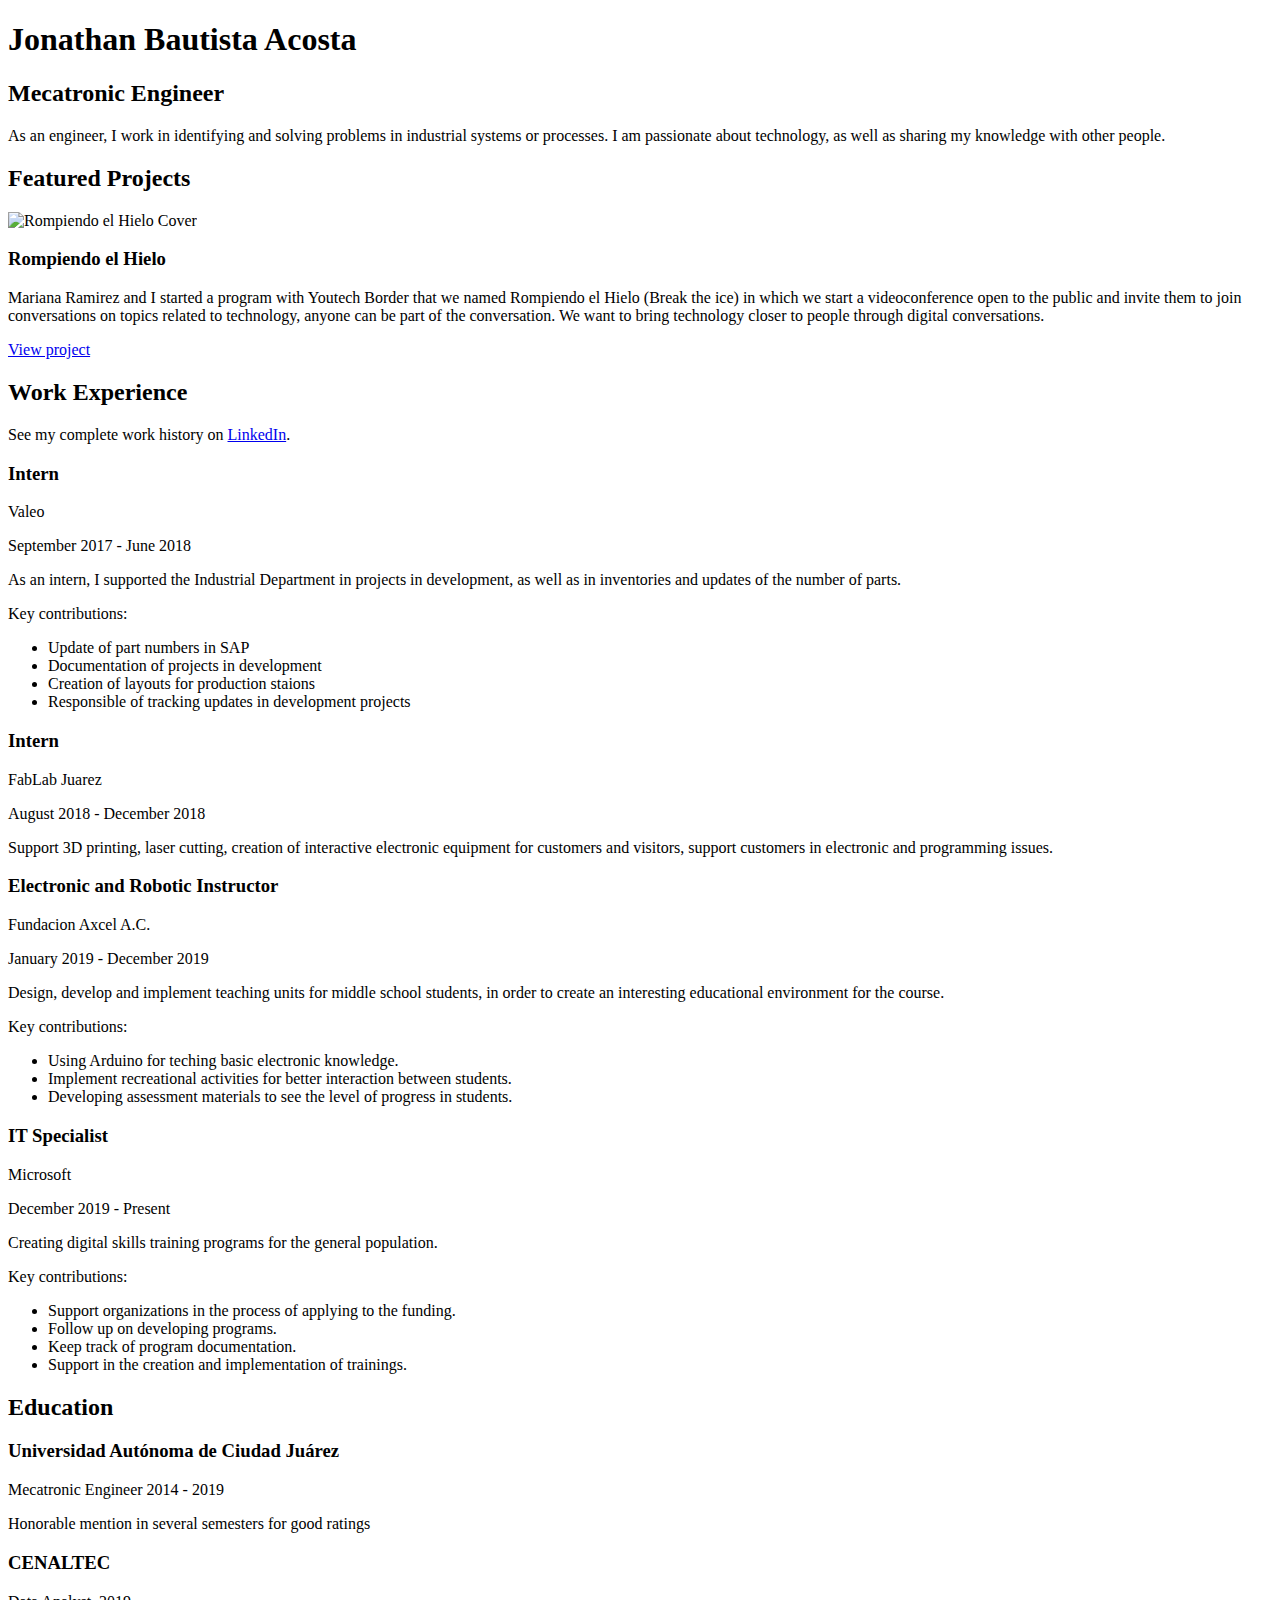
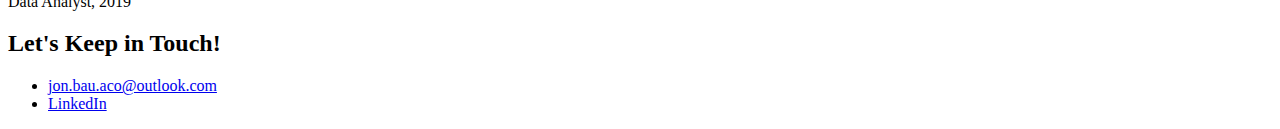
==== index.html @ 9e42553c "Portfolio index" ====
<!DOCTYPE html>
<html lang="en">
  <head>
    <meta charset="UTF-8">
    <meta name="viewport" content="width=device-width, initial-scale=1.0">
    <title>JBA Portfolio</title>
    <link href="https://fonts.googleapis.com/css2?family=Lato&family=Roboto&display=swap" rel="stylesheet">
    <link rel="stylesheet" href="css/styles.css">
  </head>
  <body>
    <main>
      <!-- ***********************  ABOUT / PROFILE  *********************** -->
      <header>
        <div class="content-wrap">
          <h1>Jonathan Bautista Acosta</h1>
          <h2>Mecatronic Engineer</h2>

          <p>As an engineer, I work in identifying and solving problems in industrial systems or processes. 
          I am passionate about technology, as well as sharing my knowledge with other people.</p>
        </div>
      </header>

      <!-- ********************  PROJECTS / PORTFOLIO  ********************* -->
      <section class="projects">
        <div class="content-wrap">
          <h2>Featured Projects</h2>
      
        <!-- Copy the whole <section> block to add more projects. -->
          <section class="project-item">
            <img src="images/rompiendo-el-hielo.jfif" alt="Rompiendo el Hielo Cover">
            <h3>Rompiendo el Hielo</h3>
            <p>Mariana Ramirez and I started a program with Youtech Border that we named 
              Rompiendo el Hielo (Break the ice) in which we start a videoconference open to the public and invite them to 
              join conversations on topics related to technology, anyone can be part of the conversation. We want to bring 
              technology closer to people through digital conversations.</p>
            <a class="btn" href="https://www.facebook.com/youtechborder" target="_blank">View project</a>
          </section>
        <!-- End of Project block. -->
        </div>
      </section>

      <!-- ***********************  WORK EXPERIENCE  *********************** -->
      <section class="work">
        <div class="content-wrap">
          <h2>Work Experience</h2>
          <p>See my complete work history on
            <a href=https://www.linkedin.com/in/jonathan-bautista-acosta/>LinkedIn</a>.
          </p>

          <!-- Copy this whole <section> block to add more jobs. -->
          <section>
            <h3>Intern</h3>
            <p>Valeo</p>
            <p>September 2017 - June 2018</p>
            <p>As an intern, I supported the Industrial Department in projects in development, 
            as well as in inventories and updates of the number of parts.</p>
            <p>Key contributions:</p>
            <ul>
              <li>Update of part numbers in SAP</li>
              <li>Documentation of projects in development</li>
              <li>Creation of layouts for production staions</li>
              <li>Responsible of tracking updates in development projects</li>
            </ul>
          </section>
          <section>
            <h3>Intern</h3>
            <p>FabLab Juarez</p>
            <p>August 2018 - December 2018</p>
            <p>Support 3D printing, laser cutting, creation of interactive electronic 
              equipment for customers and visitors, support customers in electronic and programming issues.</p>
          </section>
          <section>
            <h3>Electronic and Robotic Instructor</h3>
            <p>Fundacion Axcel A.C.</p>
            <p>January 2019 - December 2019</p>
            <p>Design, develop and implement teaching units for middle school students, in order to create an interesting
              educational environment for the course.</p>
            <p>Key contributions:</p>  
            <ul>
              <li>Using Arduino for teching basic electronic knowledge.</li>
              <li>Implement recreational activities for better interaction between students.</li>
              <li>Developing assessment materials to see the level of progress in students.</li>
              </ul>
          </section>
          <section>
            <h3>IT Specialist</h3>
            <p>Microsoft</p>
            <p>December 2019 - Present</p>
            <p>Creating digital skills training programs for the general population.</p>
            <p>Key contributions:</p>
            <ul>
              <li>Support organizations in the process of applying to the funding.</li>
              <li>Follow up on developing programs.</li>
              <li>Keep track of program documentation.</li>
              <li>Support in the creation and implementation of trainings.</li>
            </ul>
          </section>
          <!-- End of Job block. -->
        </div>  
      </section>

      <!-- ******************  EDUCATION & CERTIFICATIONS ****************** -->
      <section class="education">
        <div class="content-wrap">
          <h2>Education</h2>

          <!-- Copy this whole <section> block to add more schools. -->
          <section>
            <h3>Universidad Autónoma de Ciudad Juárez</h3>
            <p>Mecatronic Engineer 2014 - 2019</p>
            <p>Honorable mention in several semesters for good ratings</p>
          </section>
          <section>
            <h3>CENALTEC</h3>
            <p>Data Analyst, 2019</p>
          </section>
        <!-- End of School block. -->
        </div>
      </section>

      <!-- *****************  CONTACT INFO / SOCIAL MEDIA  ***************** -->
      <footer>
        <div class="content-wrap">
          <h2>Let's Keep in Touch!</h2>

          <!-- Social media and contact links. Add or remove any networks. -->
          <ul>
            <li><a href="mailto:jon.bau.aco@outlook.com">jon.bau.aco@outlook.com</a></li>
            <li><a href="https://www.linkedin.com/in/jonathan-bautista-acosta/" target="_blank">LinkedIn</a></li>
          </ul>
        </div>  
      </footer>
    </main>
  </body>
</html>
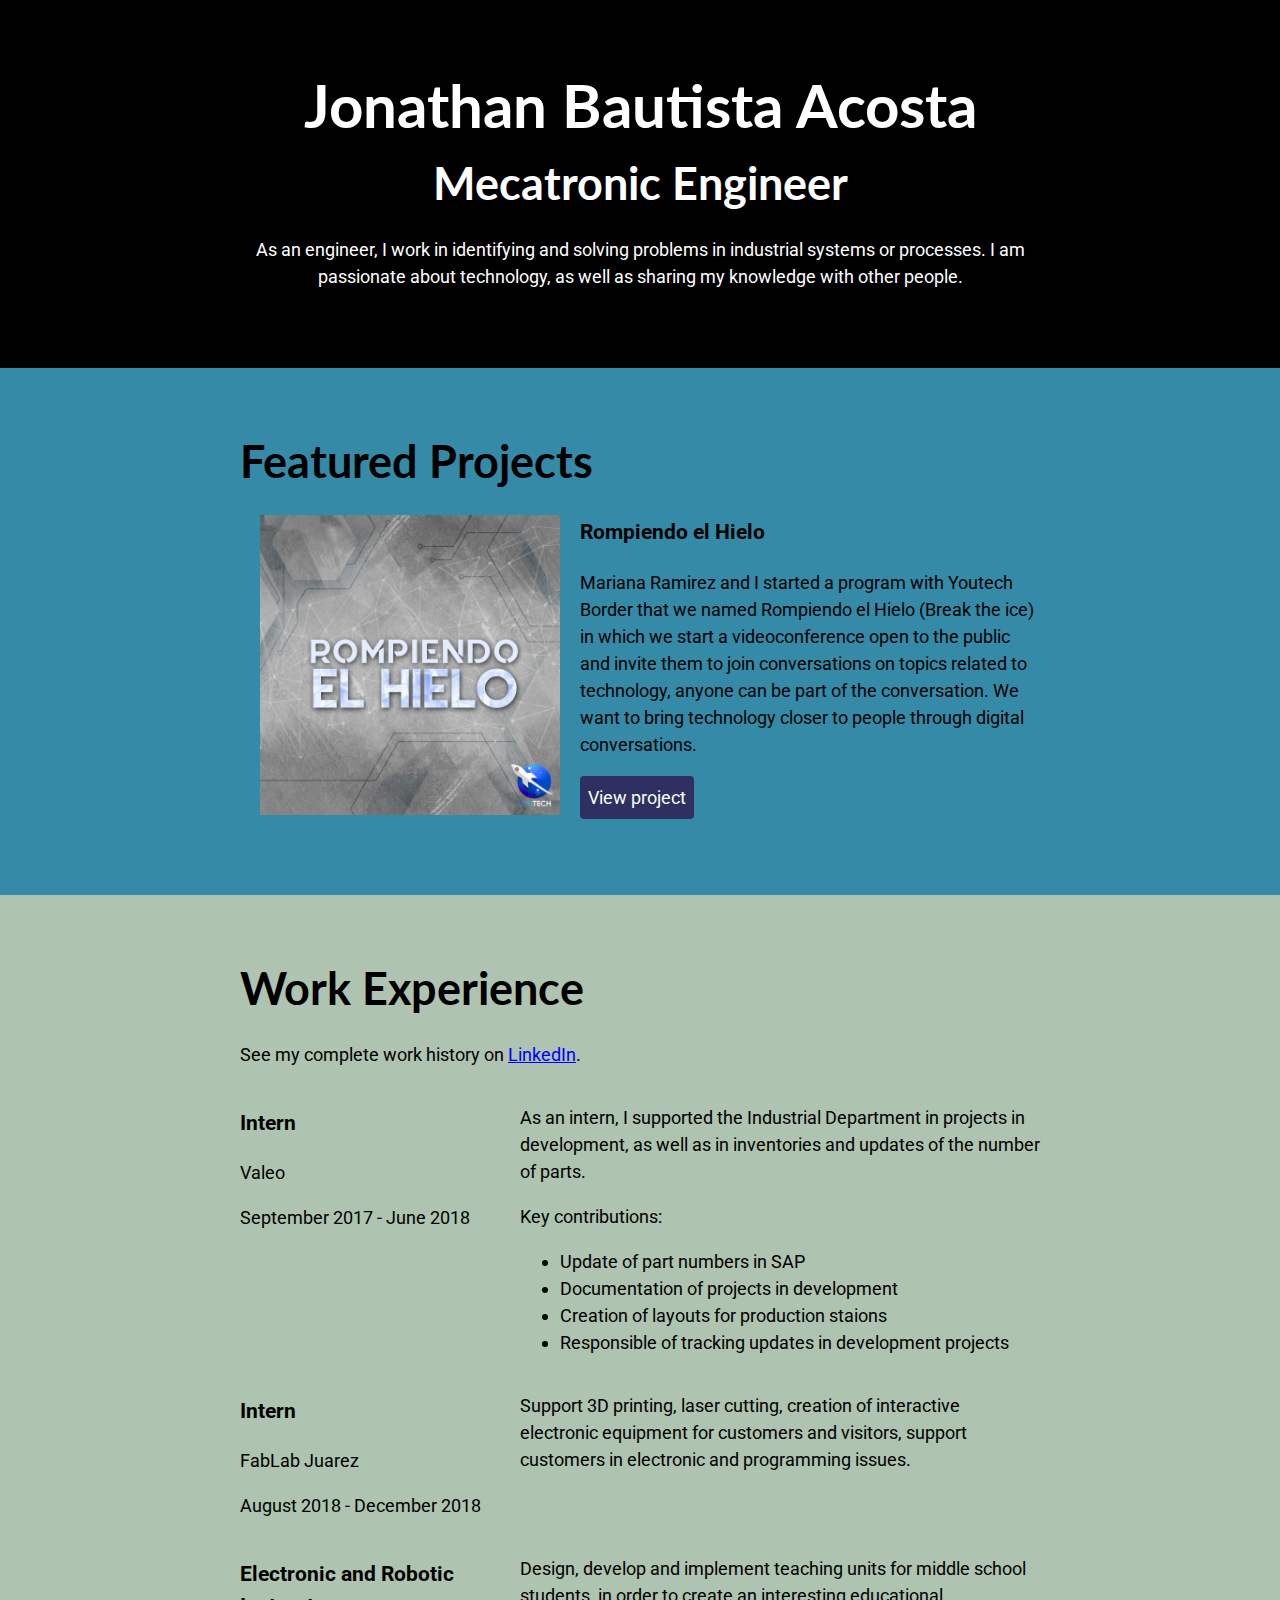
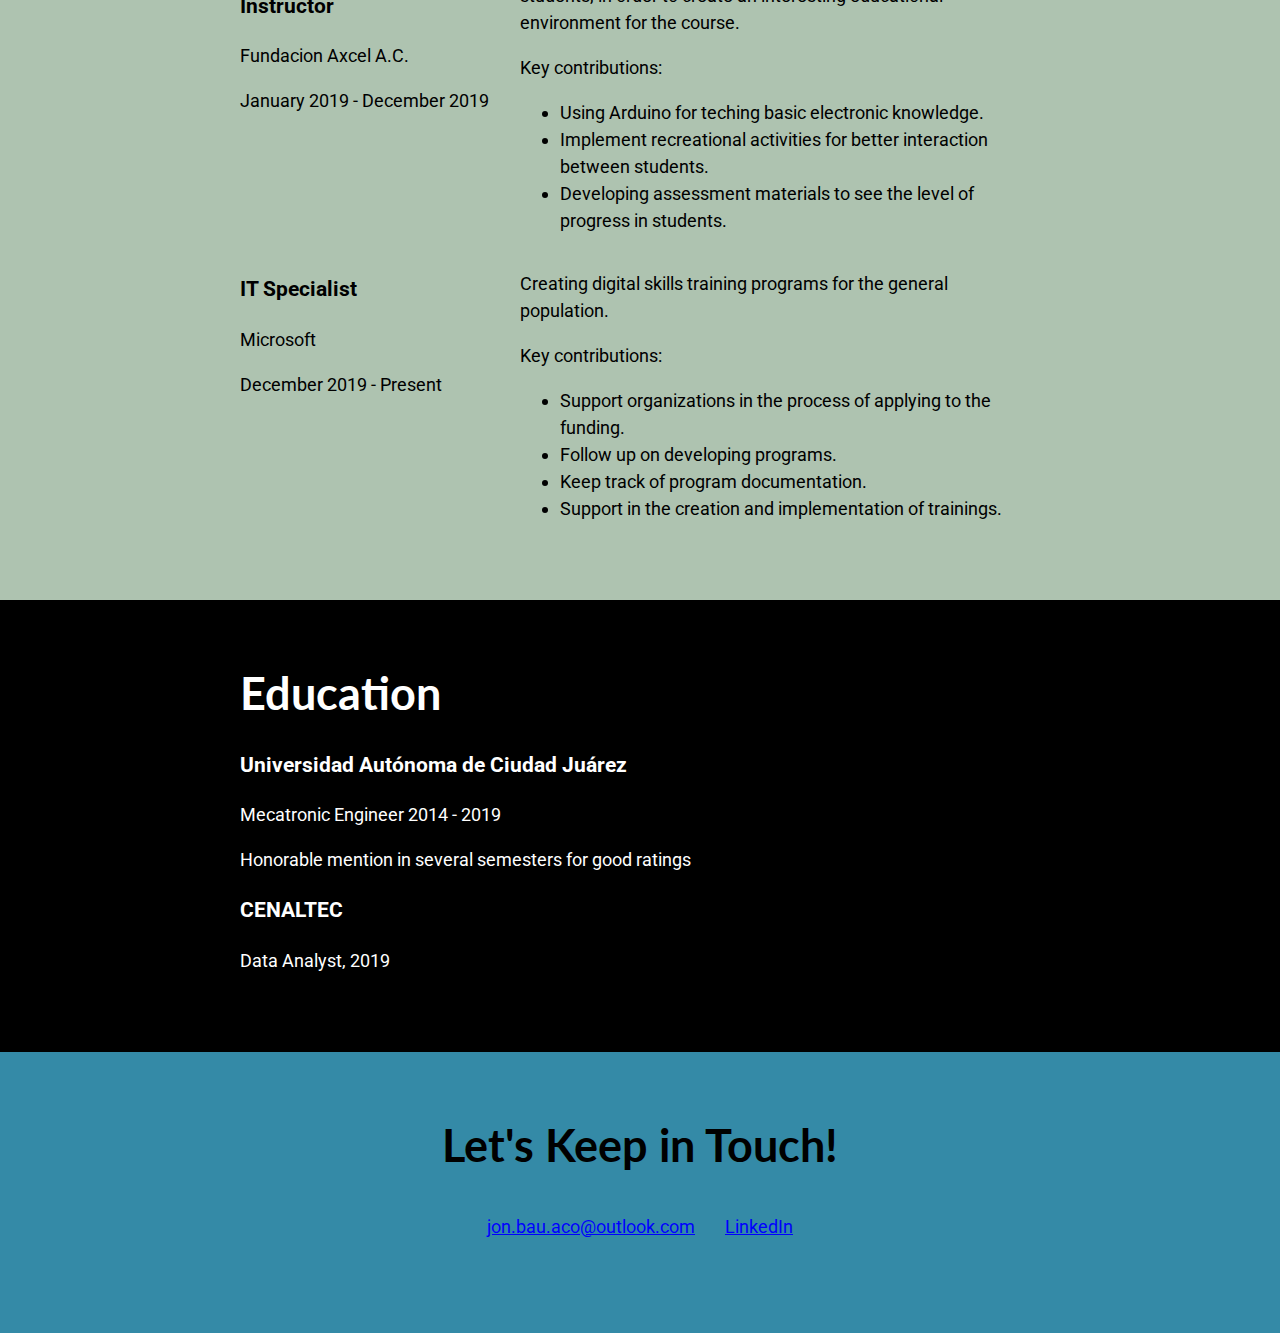
==== commit b1dfd049: "Add files via upload" ====
--- a/index.html
+++ b/index.html
@@ -48,52 +48,74 @@
           </p>
 
           <!-- Copy this whole <section> block to add more jobs. -->
-          <section>
-            <h3>Intern</h3>
-            <p>Valeo</p>
-            <p>September 2017 - June 2018</p>
-            <p>As an intern, I supported the Industrial Department in projects in development, 
-            as well as in inventories and updates of the number of parts.</p>
-            <p>Key contributions:</p>
-            <ul>
-              <li>Update of part numbers in SAP</li>
-              <li>Documentation of projects in development</li>
-              <li>Creation of layouts for production staions</li>
-              <li>Responsible of tracking updates in development projects</li>
-            </ul>
+          <!-- Job 1 -->  
+          <section class="job-item">
+            <div class="job-details">
+              <h3>Intern</h3>
+              <p>Valeo</p>
+              <p>September 2017 - June 2018</p>
+            </div>
+            <div class="job-summary">
+              <p>As an intern, I supported the Industrial Department in projects in development, 
+                as well as in inventories and updates of the number of parts.</p>
+                <p>Key contributions:</p>
+                <ul>
+                  <li>Update of part numbers in SAP</li>
+                  <li>Documentation of projects in development</li>
+                  <li>Creation of layouts for production staions</li>
+                  <li>Responsible of tracking updates in development projects</li>
+                </ul>
+            </div>
+           </section>
+
+          <!-- Job 2 --> 
+          <section class="job-item">
+            <div class="job-details">
+              <h3>Intern</h3>
+              <p>FabLab Juarez</p>
+              <p>August 2018 - December 2018</p>
+            </div>
+            <div class="job-summary">
+              <p>Support 3D printing, laser cutting, creation of interactive electronic 
+                equipment for customers and visitors, support customers in electronic and programming issues.</p>
+            </div>
           </section>
-          <section>
-            <h3>Intern</h3>
-            <p>FabLab Juarez</p>
-            <p>August 2018 - December 2018</p>
-            <p>Support 3D printing, laser cutting, creation of interactive electronic 
-              equipment for customers and visitors, support customers in electronic and programming issues.</p>
+
+          <!-- Job 3 -->
+          <section class="job-item">
+            <div class="job-details">
+              <h3>Electronic and Robotic Instructor</h3>
+              <p>Fundacion Axcel A.C.</p>
+              <p>January 2019 - December 2019</p>
+            </div>
+            <div class="job-summary">
+              <p>Design, develop and implement teaching units for middle school students, in order to create an interesting
+                educational environment for the course.</p>
+              <p>Key contributions:</p>  
+              <ul>
+                <li>Using Arduino for teching basic electronic knowledge.</li>
+                <li>Implement recreational activities for better interaction between students.</li>
+                <li>Developing assessment materials to see the level of progress in students.</li>
+                </ul>
+            </div>
           </section>
-          <section>
-            <h3>Electronic and Robotic Instructor</h3>
-            <p>Fundacion Axcel A.C.</p>
-            <p>January 2019 - December 2019</p>
-            <p>Design, develop and implement teaching units for middle school students, in order to create an interesting
-              educational environment for the course.</p>
-            <p>Key contributions:</p>  
-            <ul>
-              <li>Using Arduino for teching basic electronic knowledge.</li>
-              <li>Implement recreational activities for better interaction between students.</li>
-              <li>Developing assessment materials to see the level of progress in students.</li>
+          <!-- Job 4 -->
+          <section class="job-item">
+            <div class="job-details">
+              <h3>IT Specialist</h3>
+              <p>Microsoft</p>
+              <p>December 2019 - Present</p>
+            </div>
+            <div class="job-summary">
+              <p>Creating digital skills training programs for the general population.</p>
+              <p>Key contributions:</p>
+              <ul>
+                <li>Support organizations in the process of applying to the funding.</li>
+                <li>Follow up on developing programs.</li>
+                <li>Keep track of program documentation.</li>
+                <li>Support in the creation and implementation of trainings.</li>
               </ul>
-          </section>
-          <section>
-            <h3>IT Specialist</h3>
-            <p>Microsoft</p>
-            <p>December 2019 - Present</p>
-            <p>Creating digital skills training programs for the general population.</p>
-            <p>Key contributions:</p>
-            <ul>
-              <li>Support organizations in the process of applying to the funding.</li>
-              <li>Follow up on developing programs.</li>
-              <li>Keep track of program documentation.</li>
-              <li>Support in the creation and implementation of trainings.</li>
-            </ul>
+            </div>
           </section>
           <!-- End of Job block. -->
         </div>  
@@ -124,7 +146,7 @@
           <h2>Let's Keep in Touch!</h2>
 
           <!-- Social media and contact links. Add or remove any networks. -->
-          <ul>
+          <ul class="contact-list">
             <li><a href="mailto:jon.bau.aco@outlook.com">jon.bau.aco@outlook.com</a></li>
             <li><a href="https://www.linkedin.com/in/jonathan-bautista-acosta/" target="_blank">LinkedIn</a></li>
           </ul>
--- a/css/styles.css
+++ b/css/styles.css
@@ -0,0 +1,121 @@
+/* CSS HEX 
+--international-orange-aerospace: #fe5d26ff;
+--burgundy: #880d1eff;
+--black: #000000ff;
+--lapis-lazuli: #255c99ff;
+--cadet: #5d737eff;
+*/
+
+/* Global styles
+-------------------------------*/
+html {
+    box-sizing: border-box;
+  }
+  *, *:before, *:after {
+    box-sizing: inherit;
+  } 
+body{
+    color: #000000ff;
+    margin: 0;
+    padding: 0;
+    font-family: 'Roboto', sans-serif;
+    font-size: 18px;
+    line-height: 1.5;
+}
+img{
+    width: 300px;
+}
+a {
+    color: blue;
+}
+a:hover {
+    text-decoration: none;
+}
+h1 {
+    font-size: 60px;
+}
+h2 {
+margin: 0;
+font-size: 45px;
+}
+h1, h2 {
+    font-family: 'Lato', sans-serif;
+    margin: 0;
+}
+.content-wrap{
+    width: 800px;
+    margin: 0 auto;
+    padding: 60px 0;
+}
+/* Profile
+-------------------------------*/
+header{
+    background: black;
+    color: white;
+    text-align: center;
+}
+
+/* Projects
+-------------------------------*/
+.projects {
+    background: #348AA7;
+
+}
+.projects a { 
+    color: #fe5d26ff;
+
+}
+.projects .btn { 
+    color: #f7fff7;
+    background: #2f3061;
+    text-decoration: none;
+    padding: 8px;
+    border-radius: 4px;
+    display: inline-block;
+}
+.projects .btn:hover {
+    background: rgba(47,48,97,80%);
+}
+.project-item {
+    overflow: hidden;
+    /* border-bottom: 1px dashed #000000ff; */
+}
+.project-item img {
+    float: left;
+    margin: 20px;
+}
+/* Work Experince
+-------------------------------*/
+.work {
+    background: #AEC3B0;
+}
+.job-item {
+    display: grid;
+    grid-template-columns: 1fr 2fr;
+    column-gap: 20px;
+}
+
+
+/* Education
+-------------------------------*/
+.education{
+    background: black;
+    color: white;
+}
+
+/* Contact
+-------------------------------*/
+footer {
+    background: #348AA7;
+    text-align: center;
+}
+.contact-list {
+    list-style-type: none;
+    padding: 0;
+    display: flex;
+    justify-content: center;
+}
+.contact-list a {
+    padding: 15px;
+    display: inline-block;
+}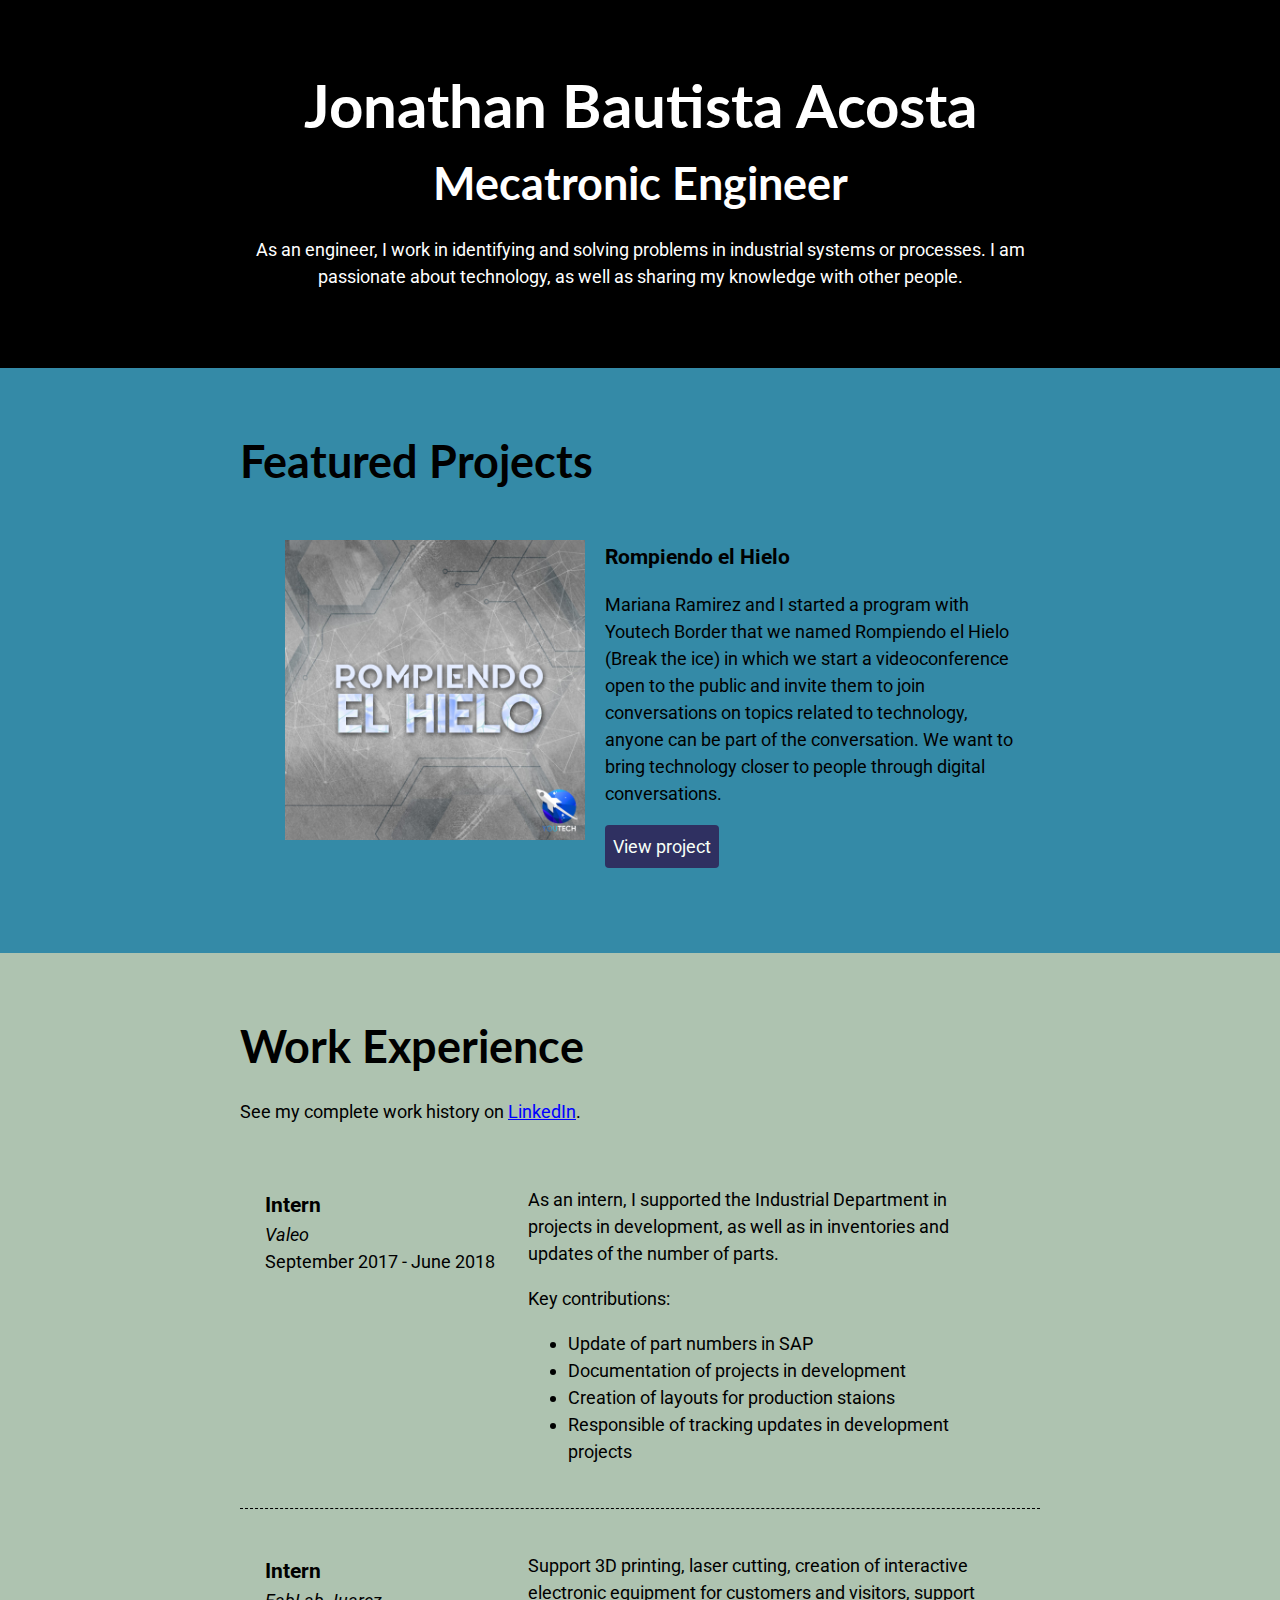
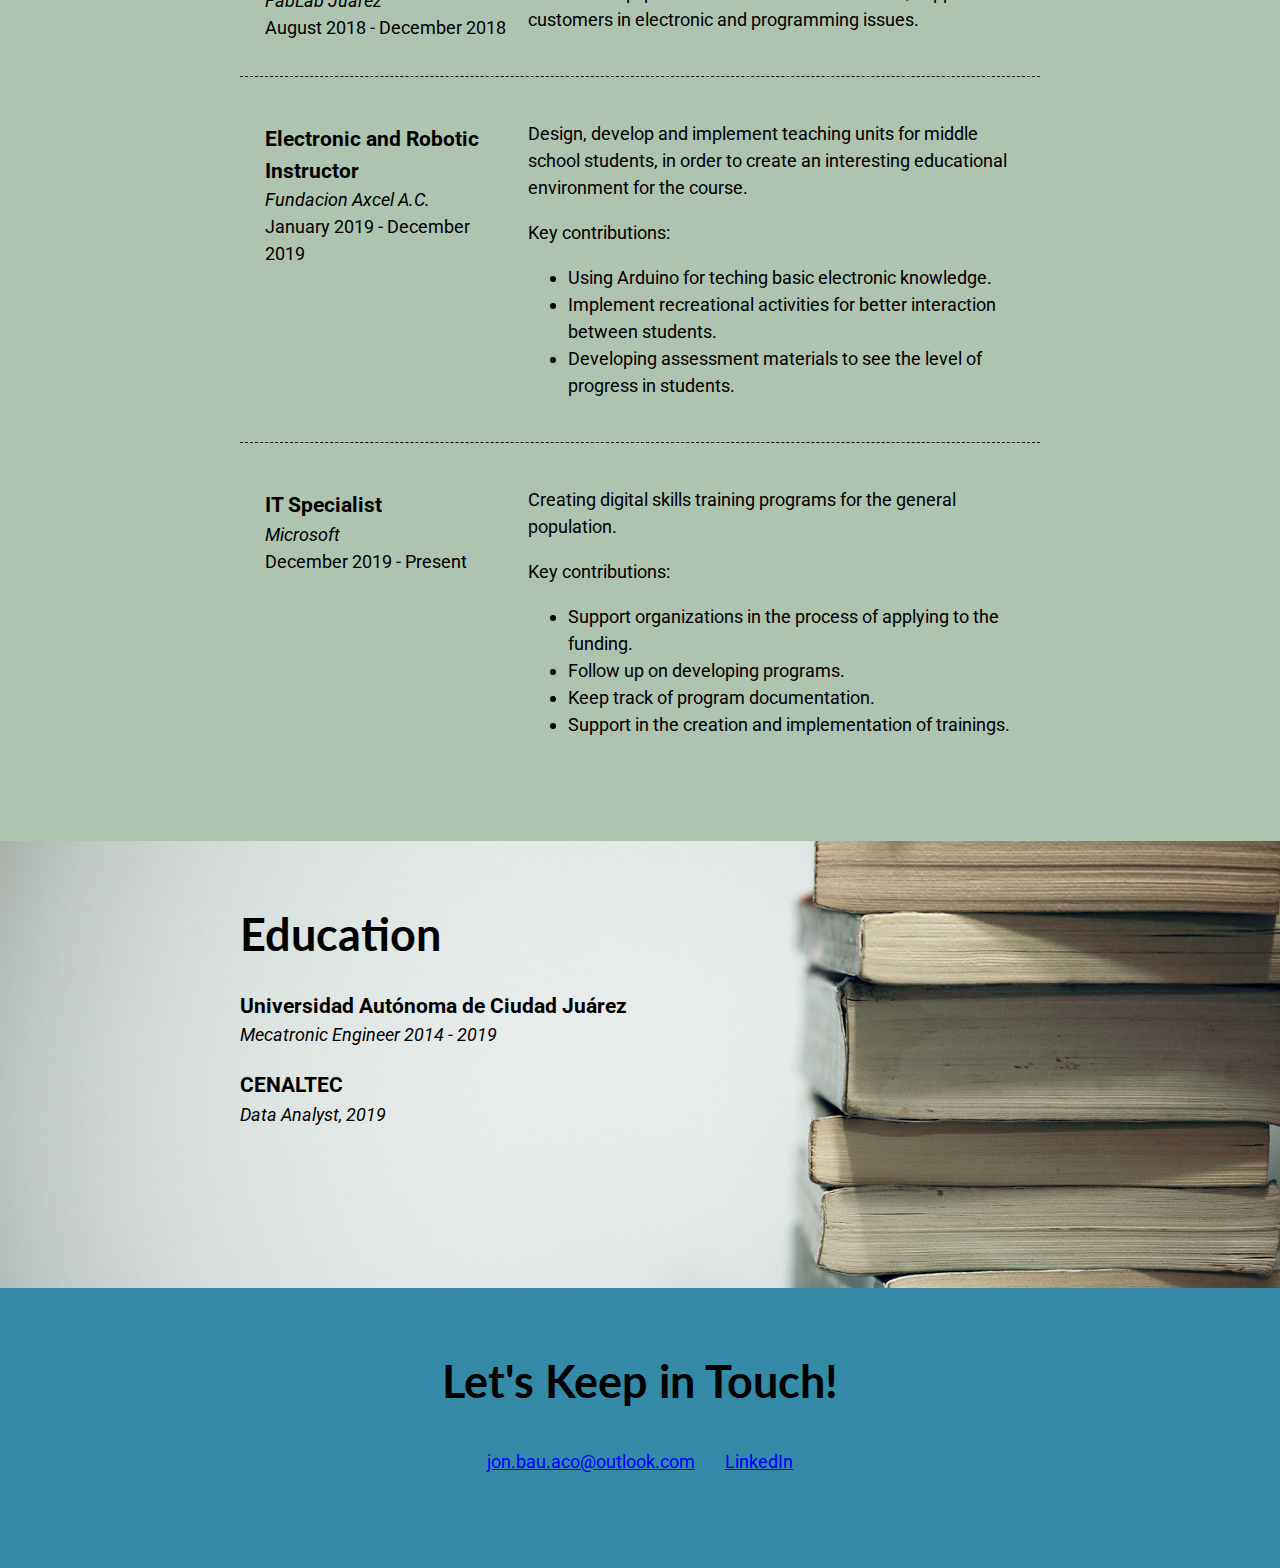
==== commit e28293ca: "Add files via upload" ====
--- a/index.html
+++ b/index.html
@@ -22,7 +22,7 @@
 
       <!-- ********************  PROJECTS / PORTFOLIO  ********************* -->
       <section class="projects">
-        <div class="content-wrap">
+        <div class="content-wrap divider">
           <h2>Featured Projects</h2>
       
         <!-- Copy the whole <section> block to add more projects. -->
@@ -41,7 +41,7 @@
 
       <!-- ***********************  WORK EXPERIENCE  *********************** -->
       <section class="work">
-        <div class="content-wrap">
+        <div class="content-wrap item-details divider">
           <h2>Work Experience</h2>
           <p>See my complete work history on
             <a href=https://www.linkedin.com/in/jonathan-bautista-acosta/>LinkedIn</a>.
@@ -123,14 +123,13 @@
 
       <!-- ******************  EDUCATION & CERTIFICATIONS ****************** -->
       <section class="education">
-        <div class="content-wrap">
+        <div class="content-wrap item-details">
           <h2>Education</h2>
 
           <!-- Copy this whole <section> block to add more schools. -->
           <section>
             <h3>Universidad Autónoma de Ciudad Juárez</h3>
             <p>Mecatronic Engineer 2014 - 2019</p>
-            <p>Honorable mention in several semesters for good ratings</p>
           </section>
           <section>
             <h3>CENALTEC</h3>
--- a/css/styles.css
+++ b/css/styles.css
@@ -42,17 +42,35 @@
     font-family: 'Lato', sans-serif;
     margin: 0;
 }
-.content-wrap{
-    width: 800px;
+.content-wrap {
+    max-width: 800px;
+    width: 85%;
     margin: 0 auto;
     padding: 60px 0;
+}
+h3 {
+    margin-bottom: 0;
+}
+
+.item-details h3 + p {
+    font-style: italic;
+}
+.item-details h3 ~ p {
+    margin: 0;
+}
+.divider > section {
+    border-bottom: 1px dashed #000000ff;
+    padding: 25px;
+}
+.divider > section:last-of-type {
+    border-bottom: none;
 }
 /* Profile
 -------------------------------*/
 header{
     background: black;
     color: white;
-    text-align: center;
+    
 }
 
 /* Projects
@@ -78,44 +96,73 @@
 }
 .project-item {
     overflow: hidden;
-    /* border-bottom: 1px dashed #000000ff; */
+    
 }
-.project-item img {
-    float: left;
-    margin: 20px;
-}
+
 /* Work Experince
 -------------------------------*/
 .work {
     background: #AEC3B0;
 }
-.job-item {
-    display: grid;
-    grid-template-columns: 1fr 2fr;
-    column-gap: 20px;
-}
+
 
 
 /* Education
 -------------------------------*/
-.education{
-    background: black;
-    color: white;
+.education {
+    background-image: url(../images/education-section.jpg);
+    background-size: cover;
+    background-position: top right;
+    padding-bottom: 100px;
 }
-
+.education p {
+    width: 60%;
+}
 /* Contact
 -------------------------------*/
 footer {
     background: #348AA7;
-    text-align: center;
+    
 }
 .contact-list {
     list-style-type: none;
     padding: 0;
-    display: flex;
-    justify-content: center;
+    
 }
 .contact-list a {
     padding: 15px;
     display: inline-block;
-}+}
+/* Responsive
+-------------------------------*/
+@media screen and (min-width:750px){
+    header, footer {
+        text-align: center;
+    }
+    .project-item img {
+        float: left;
+        margin: 20px;
+    }
+    .job-item {
+        display: grid;
+        grid-template-columns: 1fr 2fr;
+        column-gap: 20px;
+    }
+    .contact-list {
+        display: flex;
+        justify-content: center;
+    }
+}
+@media screen and (max-width:749px){
+   h1 {
+       font-size: 75px;
+       line-height: 0.9;
+       margin-bottom: 20px;
+   }
+   h2 {
+       line-height: 1;
+   }
+   .contact-list a {
+        padding: 5px;
+   }
+}
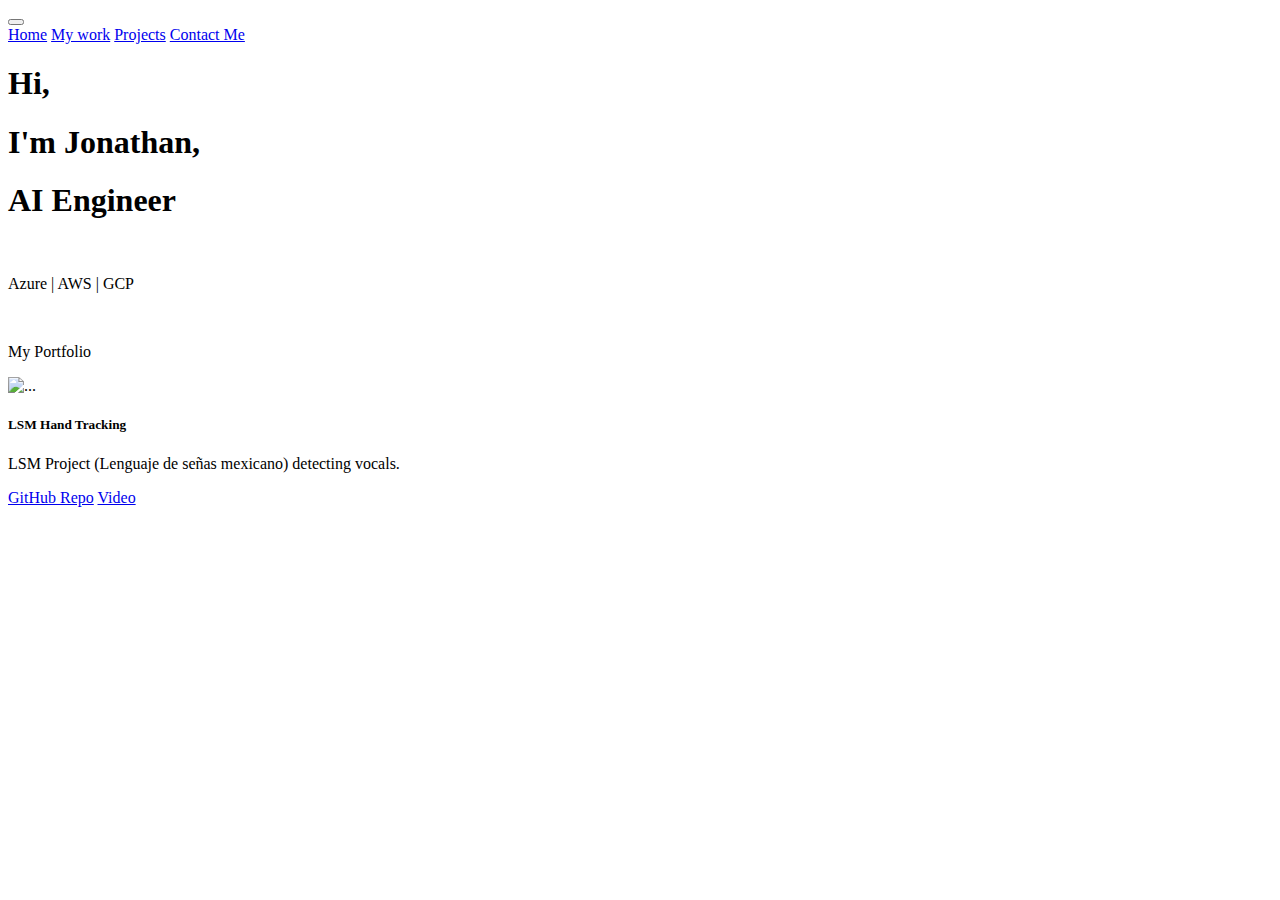
==== commit af4b9a5a: "Se actulizo el index.html con las mejoras en bootS" ====
--- a/index.html
+++ b/index.html
@@ -1,156 +1,58 @@
-<!DOCTYPE html>
+<!doctype html>
 <html lang="en">
   <head>
-    <meta charset="UTF-8">
-    <meta name="viewport" content="width=device-width, initial-scale=1.0">
-    <title>JBA Portfolio</title>
-    <link href="https://fonts.googleapis.com/css2?family=Lato&family=Roboto&display=swap" rel="stylesheet">
-    <link rel="stylesheet" href="css/styles.css">
+    <meta charset="utf-8">
+    <meta name="viewport" content="width=device-width, initial-scale=1">
+    <title>Jonathan Bautista Acosta</title>
+    <link href="https://cdn.jsdelivr.net/npm/bootstrap@5.2.3/dist/css/bootstrap.min.css" rel="stylesheet" integrity="sha384-rbsA2VBKQhggwzxH7pPCaAqO46MgnOM80zW1RWuH61DGLwZJEdK2Kadq2F9CUG65" crossorigin="anonymous">
+    <link rel="stylesheet" href="./portafolio/style.css">
   </head>
   <body>
-    <main>
-      <!-- ***********************  ABOUT / PROFILE  *********************** -->
-      <header>
-        <div class="content-wrap">
-          <h1>Jonathan Bautista Acosta</h1>
-          <h2>Mecatronic Engineer</h2>
+  <nav class="navbar navbar-dark bg-dark navbar-expand-lg">
+    <div class="container-fluid">
+      <!-- <a class="navbar-brand" href="#">Navbar</a> -->
+      <button class="navbar-toggler" type="button" data-bs-toggle="collapse" data-bs-target="#navbarNavAltMarkup"
+        aria-controls="navbarNavAltMarkup" aria-expanded="false" aria-label="Toggle navigation">
+        <span class="navbar-toggler-icon"></span>
+      </button>
+      <div class="collapse navbar-collapse" id="navbarNavAltMarkup">
+        <div class="navbar-nav">
+          <a class="nav-link active" aria-current="page" href="#">Home</a>
+          <a class="nav-link" href="#">My work</a>
+          <a class="nav-link" href="#">Projects</a>
+          <a class="nav-link" href="#">Contact Me</a>
+        </div>
+      </div>
+    </div>
+  </nav>
+  <div class="container-fluid bg-dark text-white">
+    <h1>Hi,</h1>
+    <h1>I'm Jonathan,</h1>
+    <h1>AI Engineer</h1>
+    <br>
+    <p class="h4">Azure | AWS | GCP</p>
+    <br>
+    <div>
+      <p class="h4 bg-dark text-white">My Portfolio</p>
+    </div>
+      <div class="row row-cols-1 row-cols-md-3 g-4">
+        <div class="col">
+          <div class="card h-100 text-bg-light mb-3">
+            <img src="https://www.computervision.zone/wp-content/uploads/2021/06/Hand-Tracking-2.jpg" class="card-img-top" alt="...">
+            <div class="card-body">
+              <h5 class="card-title">LSM Hand Tracking</h5>
+              <p class="card-text">LSM Project (Lenguaje de señas mexicano) detecting vocals.</p>
+              <a href="https://github.com/DexterNos/vision_senas" class="btn btn-info" target="_blank">GitHub Repo</a>
+              <a href="https://drive.google.com/file/d/1KJI_tIc7VF2oH1NdwjiBsOiJAbzRf0R6/view?usp=sharing" class="btn btn-info" target="_blank">Video</a>
+            </div>
+          </div>
+        </div>
+      </div>
+      
+      
+  
+  
 
-          <p>As an engineer, I work in identifying and solving problems in industrial systems or processes. 
-          I am passionate about technology, as well as sharing my knowledge with other people.</p>
-        </div>
-      </header>
-
-      <!-- ********************  PROJECTS / PORTFOLIO  ********************* -->
-      <section class="projects">
-        <div class="content-wrap divider">
-          <h2>Featured Projects</h2>
-      
-        <!-- Copy the whole <section> block to add more projects. -->
-          <section class="project-item">
-            <img src="images/rompiendo-el-hielo.jfif" alt="Rompiendo el Hielo Cover">
-            <h3>Rompiendo el Hielo</h3>
-            <p>Mariana Ramirez and I started a program with Youtech Border that we named 
-              Rompiendo el Hielo (Break the ice) in which we start a videoconference open to the public and invite them to 
-              join conversations on topics related to technology, anyone can be part of the conversation. We want to bring 
-              technology closer to people through digital conversations.</p>
-            <a class="btn" href="https://www.facebook.com/youtechborder" target="_blank">View project</a>
-          </section>
-        <!-- End of Project block. -->
-        </div>
-      </section>
-
-      <!-- ***********************  WORK EXPERIENCE  *********************** -->
-      <section class="work">
-        <div class="content-wrap item-details divider">
-          <h2>Work Experience</h2>
-          <p>See my complete work history on
-            <a href=https://www.linkedin.com/in/jonathan-bautista-acosta/>LinkedIn</a>.
-          </p>
-
-          <!-- Copy this whole <section> block to add more jobs. -->
-          <!-- Job 1 -->  
-          <section class="job-item">
-            <div class="job-details">
-              <h3>Intern</h3>
-              <p>Valeo</p>
-              <p>September 2017 - June 2018</p>
-            </div>
-            <div class="job-summary">
-              <p>As an intern, I supported the Industrial Department in projects in development, 
-                as well as in inventories and updates of the number of parts.</p>
-                <p>Key contributions:</p>
-                <ul>
-                  <li>Update of part numbers in SAP</li>
-                  <li>Documentation of projects in development</li>
-                  <li>Creation of layouts for production staions</li>
-                  <li>Responsible of tracking updates in development projects</li>
-                </ul>
-            </div>
-           </section>
-
-          <!-- Job 2 --> 
-          <section class="job-item">
-            <div class="job-details">
-              <h3>Intern</h3>
-              <p>FabLab Juarez</p>
-              <p>August 2018 - December 2018</p>
-            </div>
-            <div class="job-summary">
-              <p>Support 3D printing, laser cutting, creation of interactive electronic 
-                equipment for customers and visitors, support customers in electronic and programming issues.</p>
-            </div>
-          </section>
-
-          <!-- Job 3 -->
-          <section class="job-item">
-            <div class="job-details">
-              <h3>Electronic and Robotic Instructor</h3>
-              <p>Fundacion Axcel A.C.</p>
-              <p>January 2019 - December 2019</p>
-            </div>
-            <div class="job-summary">
-              <p>Design, develop and implement teaching units for middle school students, in order to create an interesting
-                educational environment for the course.</p>
-              <p>Key contributions:</p>  
-              <ul>
-                <li>Using Arduino for teching basic electronic knowledge.</li>
-                <li>Implement recreational activities for better interaction between students.</li>
-                <li>Developing assessment materials to see the level of progress in students.</li>
-                </ul>
-            </div>
-          </section>
-          <!-- Job 4 -->
-          <section class="job-item">
-            <div class="job-details">
-              <h3>IT Specialist</h3>
-              <p>Microsoft</p>
-              <p>December 2019 - Present</p>
-            </div>
-            <div class="job-summary">
-              <p>Creating digital skills training programs for the general population.</p>
-              <p>Key contributions:</p>
-              <ul>
-                <li>Support organizations in the process of applying to the funding.</li>
-                <li>Follow up on developing programs.</li>
-                <li>Keep track of program documentation.</li>
-                <li>Support in the creation and implementation of trainings.</li>
-              </ul>
-            </div>
-          </section>
-          <!-- End of Job block. -->
-        </div>  
-      </section>
-
-      <!-- ******************  EDUCATION & CERTIFICATIONS ****************** -->
-      <section class="education">
-        <div class="content-wrap item-details">
-          <h2>Education</h2>
-
-          <!-- Copy this whole <section> block to add more schools. -->
-          <section>
-            <h3>Universidad Autónoma de Ciudad Juárez</h3>
-            <p>Mecatronic Engineer 2014 - 2019</p>
-          </section>
-          <section>
-            <h3>CENALTEC</h3>
-            <p>Data Analyst, 2019</p>
-          </section>
-        <!-- End of School block. -->
-        </div>
-      </section>
-
-      <!-- *****************  CONTACT INFO / SOCIAL MEDIA  ***************** -->
-      <footer>
-        <div class="content-wrap">
-          <h2>Let's Keep in Touch!</h2>
-
-          <!-- Social media and contact links. Add or remove any networks. -->
-          <ul class="contact-list">
-            <li><a href="mailto:jon.bau.aco@outlook.com">jon.bau.aco@outlook.com</a></li>
-            <li><a href="https://www.linkedin.com/in/jonathan-bautista-acosta/" target="_blank">LinkedIn</a></li>
-          </ul>
-        </div>  
-      </footer>
-    </main>
+    <script src="https://cdn.jsdelivr.net/npm/bootstrap@5.2.3/dist/js/bootstrap.bundle.min.js" integrity="sha384-kenU1KFdBIe4zVF0s0G1M5b4hcpxyD9F7jL+jjXkk+Q2h455rYXK/7HAuoJl+0I4" crossorigin="anonymous"></script>
   </body>
-</html>
+</html>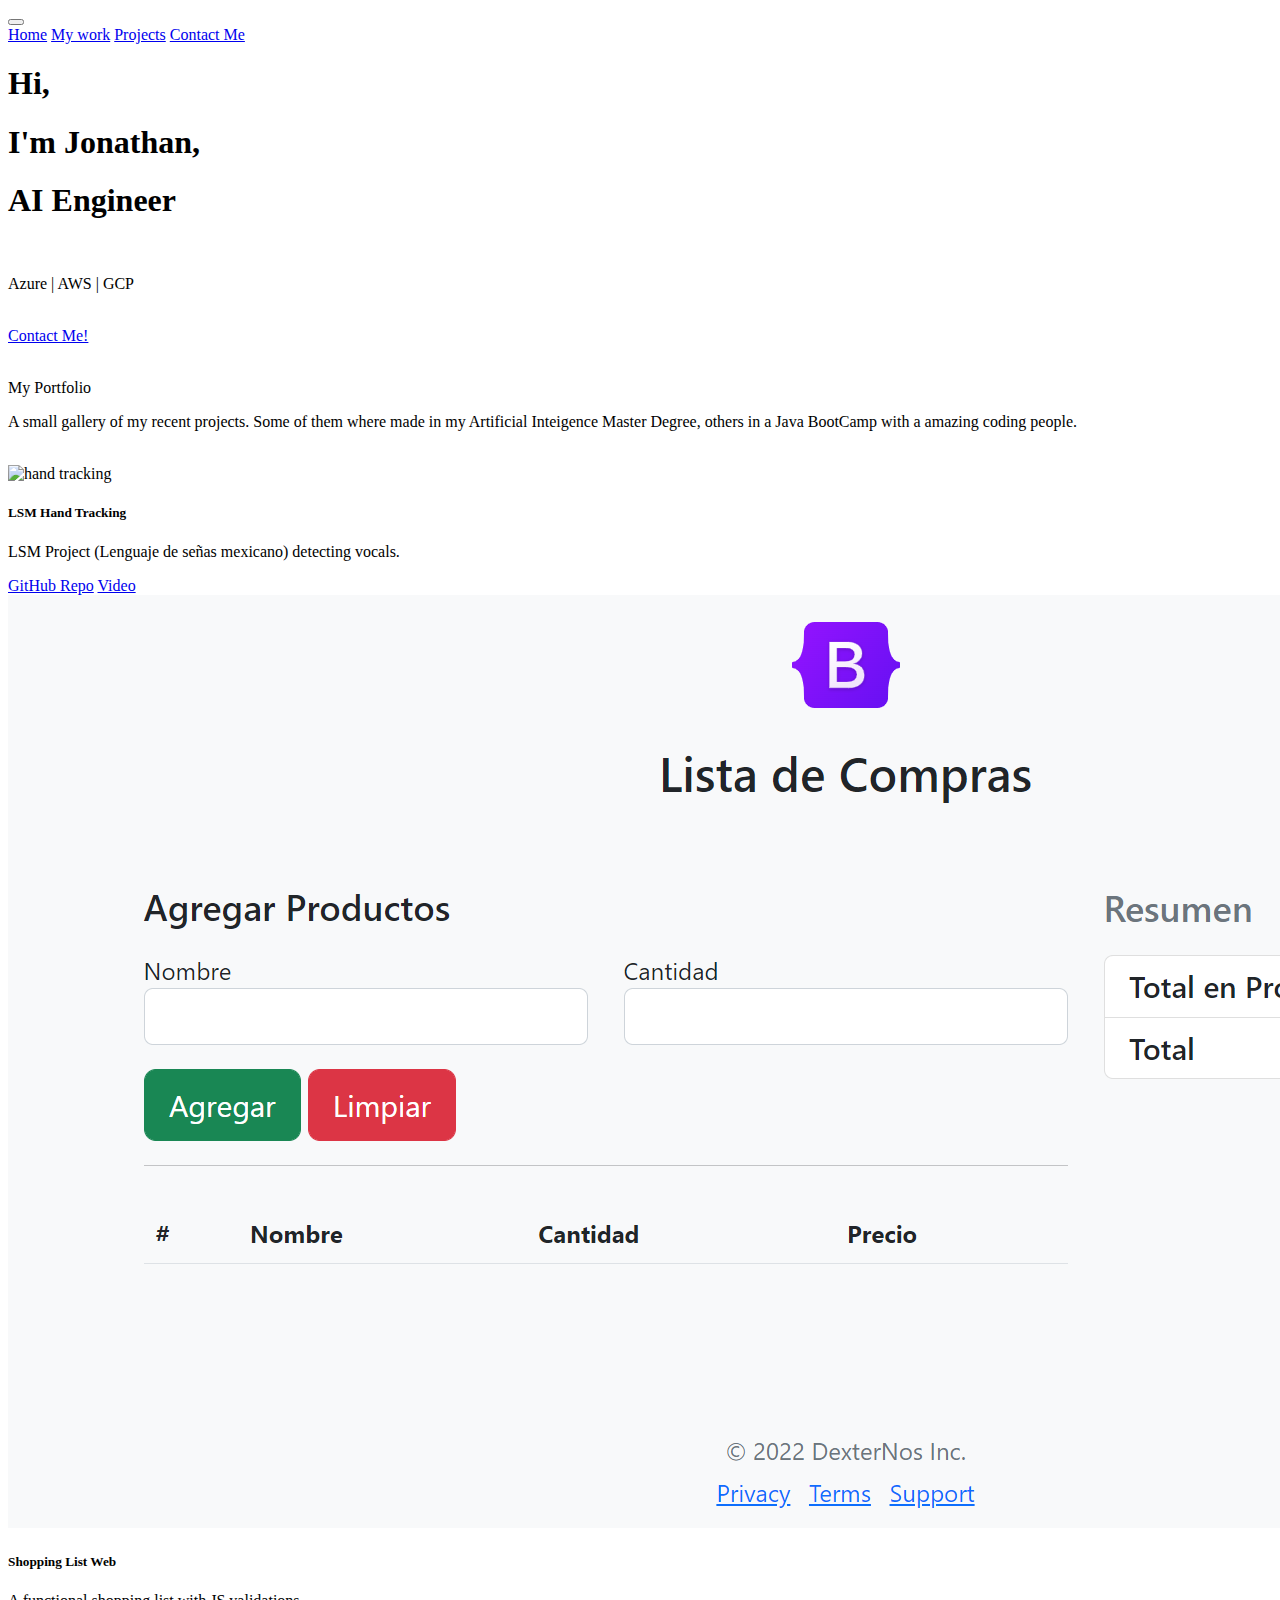
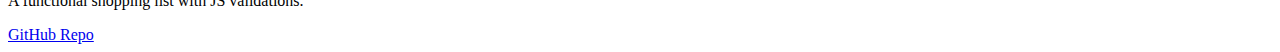
==== commit 721eccc7: "Se agrego el segundo proyecto y se creo carpeta" ====
--- a/index.html
+++ b/index.html
@@ -3,7 +3,7 @@
   <head>
     <meta charset="utf-8">
     <meta name="viewport" content="width=device-width, initial-scale=1">
-    <title>Jonathan Bautista Acosta</title>
+    <title>JBA AI Engineer</title>
     <link href="https://cdn.jsdelivr.net/npm/bootstrap@5.2.3/dist/css/bootstrap.min.css" rel="stylesheet" integrity="sha384-rbsA2VBKQhggwzxH7pPCaAqO46MgnOM80zW1RWuH61DGLwZJEdK2Kadq2F9CUG65" crossorigin="anonymous">
     <link rel="stylesheet" href="./portafolio/style.css">
   </head>
@@ -32,13 +32,18 @@
     <br>
     <p class="h4">Azure | AWS | GCP</p>
     <br>
+    <a href="./portafolio/html/contact.html" class="btn btn-light btn-lg">Contact Me!</a>
+    <br>
+    <br>
     <div>
       <p class="h4 bg-dark text-white">My Portfolio</p>
+      <p class="fs-5">A small gallery of my recent projects. Some of them where made in my Artificial Inteigence Master Degree, others in a Java BootCamp with a amazing coding people.</p>
     </div>
+    <br>
       <div class="row row-cols-1 row-cols-md-3 g-4">
         <div class="col">
           <div class="card h-100 text-bg-light mb-3">
-            <img src="https://www.computervision.zone/wp-content/uploads/2021/06/Hand-Tracking-2.jpg" class="card-img-top" alt="...">
+            <img src="https://www.computervision.zone/wp-content/uploads/2021/06/Hand-Tracking-2.jpg" class="card-img-top" alt="hand tracking">
             <div class="card-body">
               <h5 class="card-title">LSM Hand Tracking</h5>
               <p class="card-text">LSM Project (Lenguaje de señas mexicano) detecting vocals.</p>
@@ -47,6 +52,19 @@
             </div>
           </div>
         </div>
+        <div class="col">
+          <div class="card h-100 text-bg-light mb-3">
+            <img src="./portafolio/images/shopping_list.png" class="card-img-top" alt="Shopping list web">
+            <div class="card-body">
+              <h5 class="card-title">Shopping List Web</h5>
+              <p class="card-text">A functional shopping list with JS validations.</p>
+              <a href="https://github.com/DexterNos/CH21_ListaCompras/blob/main/index.html" class="btn btn-info" target="_blank">GitHub Repo</a>
+              <!-- <a href="..." class="btn btn-info" target="_blank">Video</a> -->
+            </div>
+          </div>
+        </div>
+
+
       </div>
       
       
